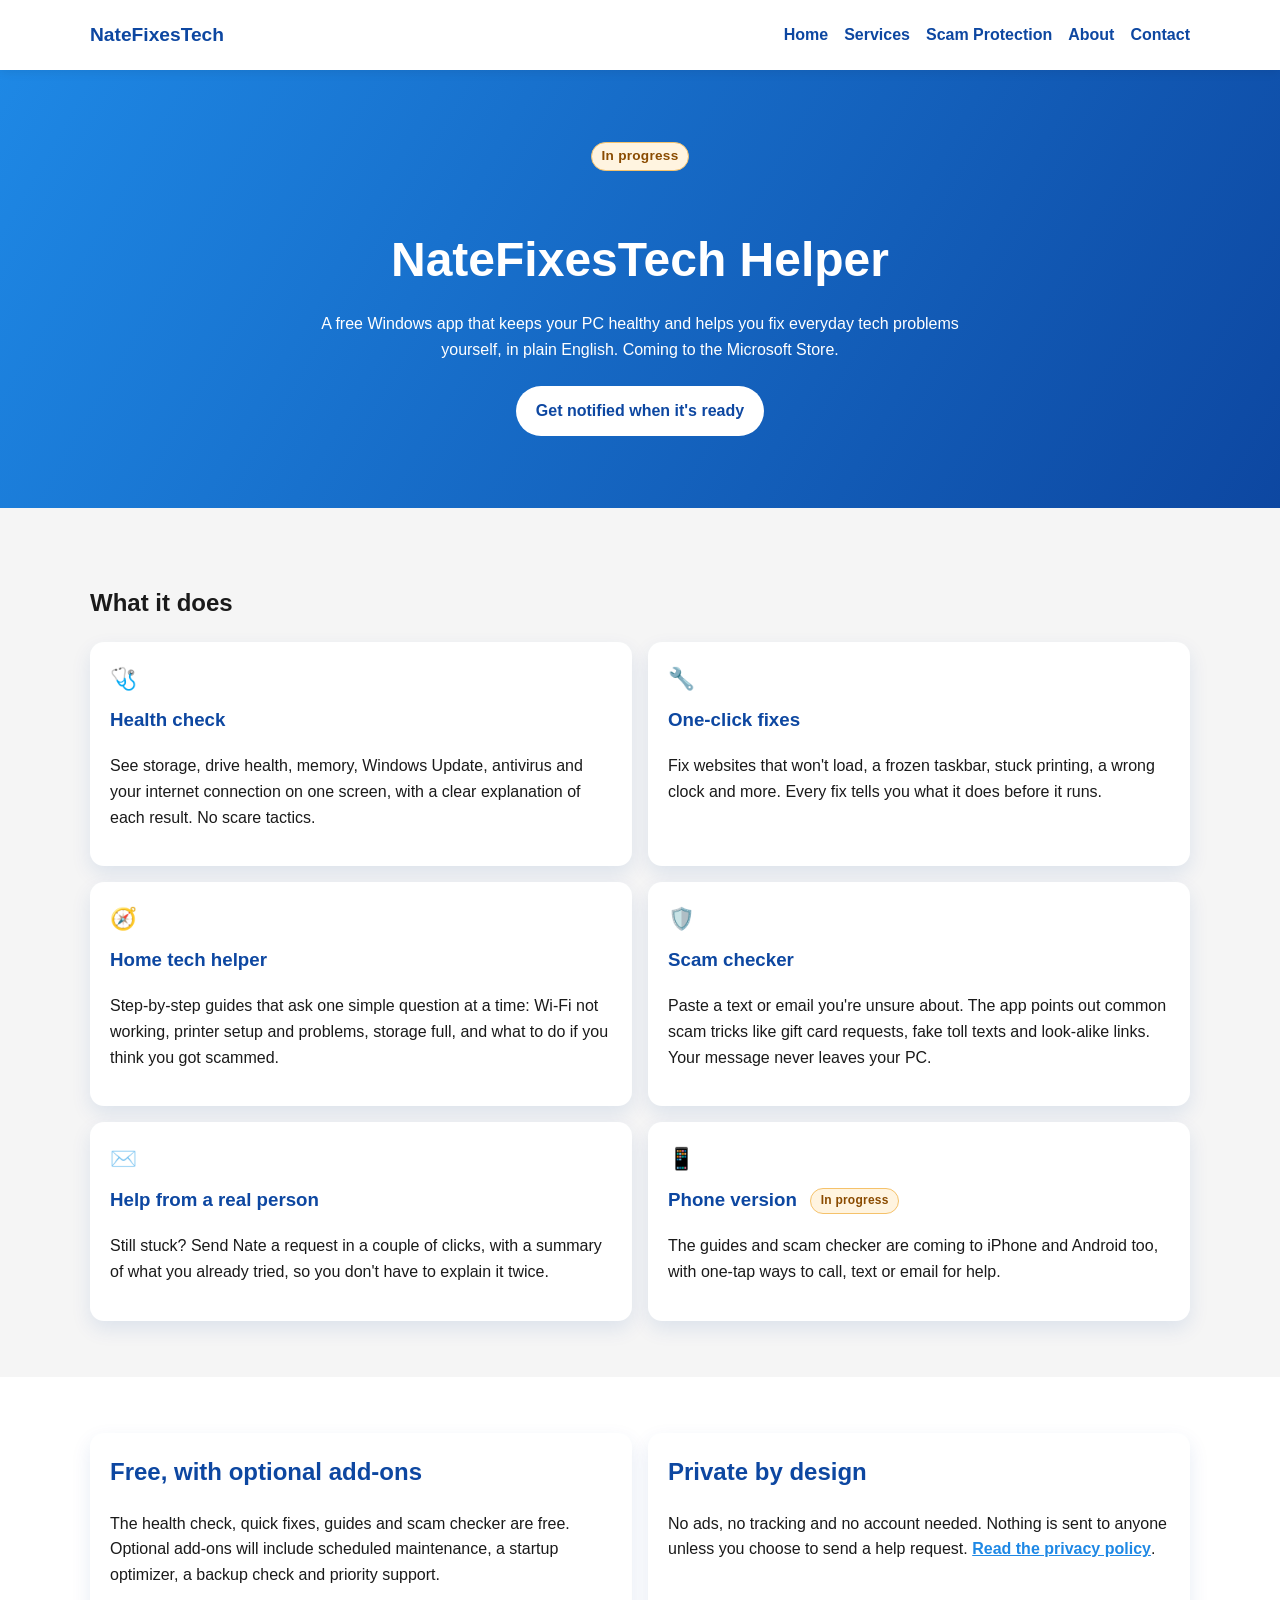
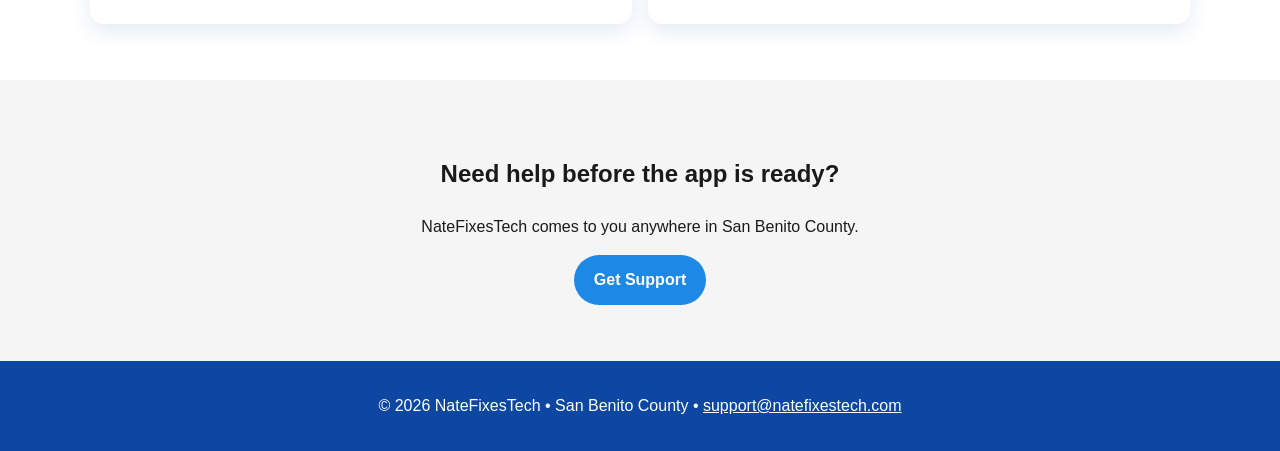
==== apps/natefixestech-helper/index.html @ 470c04b1 "Add NateFixesTech Helper app page (in progress) and privacy policy - New page at apps/natefixestech-" ====
<!DOCTYPE html>
<html lang="en">
<head>
  <meta charset="UTF-8" />
  <meta name="viewport" content="width=device-width, initial-scale=1.0" />
  <meta name="description" content="NateFixesTech Helper: a free Windows app for PC health checks, one-click fixes, step-by-step help and a scam message checker. In progress." />
  <title>NateFixesTech Helper | NateFixesTech</title>
  <link rel="stylesheet" href="../../assets/css/styles.css" />
</head>
<body>
  <header class="site-header">
    <nav class="navbar container" aria-label="Main navigation">
      <a class="brand" href="../../index.html">NateFixesTech</a>
      <button class="menu-toggle" aria-expanded="false" aria-controls="nav-links">☰</button>
      <ul id="nav-links" class="nav-links">
        <li><a href="../../index.html">Home</a></li>
        <li><a href="../../services.html">Services</a></li>
        <li><a href="../../scam-protection.html">Scam Protection</a></li>
        <li><a href="../../about.html">About</a></li>
        <li><a href="../../contact.html">Contact</a></li>
      </ul>
    </nav>
  </header>

  <main>
    <section class="section hero page-intro">
      <div class="container">
        <span class="badge">In progress</span>
        <h1>NateFixesTech Helper</h1>
        <p>A free Windows app that keeps your PC healthy and helps you fix everyday tech problems yourself, in plain English. Coming to the Microsoft Store.</p>
        <a class="button" href="../../contact.html">Get notified when it's ready</a>
      </div>
    </section>

    <section class="section">
      <div class="container">
        <h2>What it does</h2>
        <div class="grid cards-grid">
          <article class="card">
            <span class="icon" aria-hidden="true">🩺</span>
            <h3>Health check</h3>
            <p>See storage, drive health, memory, Windows Update, antivirus and your internet connection on one screen, with a clear explanation of each result. No scare tactics.</p>
          </article>
          <article class="card">
            <span class="icon" aria-hidden="true">🔧</span>
            <h3>One-click fixes</h3>
            <p>Fix websites that won't load, a frozen taskbar, stuck printing, a wrong clock and more. Every fix tells you what it does before it runs.</p>
          </article>
          <article class="card">
            <span class="icon" aria-hidden="true">🧭</span>
            <h3>Home tech helper</h3>
            <p>Step-by-step guides that ask one simple question at a time: Wi‑Fi not working, printer setup and problems, storage full, and what to do if you think you got scammed.</p>
          </article>
          <article class="card">
            <span class="icon" aria-hidden="true">🛡️</span>
            <h3>Scam checker</h3>
            <p>Paste a text or email you're unsure about. The app points out common scam tricks like gift card requests, fake toll texts and look-alike links. Your message never leaves your PC.</p>
          </article>
          <article class="card">
            <span class="icon" aria-hidden="true">✉️</span>
            <h3>Help from a real person</h3>
            <p>Still stuck? Send Nate a request in a couple of clicks, with a summary of what you already tried, so you don't have to explain it twice.</p>
          </article>
          <article class="card">
            <span class="icon" aria-hidden="true">📱</span>
            <h3>Phone version <span class="badge">In progress</span></h3>
            <p>The guides and scam checker are coming to iPhone and Android too, with one-tap ways to call, text or email for help.</p>
          </article>
        </div>
      </div>
    </section>

    <section class="section alt">
      <div class="container grid cards-grid">
        <article class="card">
          <h2>Free, with optional add-ons</h2>
          <p>The health check, quick fixes, guides and scam checker are free. Optional add-ons will include scheduled maintenance, a startup optimizer, a backup check and priority support.</p>
        </article>
        <article class="card">
          <h2>Private by design</h2>
          <p>No ads, no tracking and no account needed. Nothing is sent to anyone unless you choose to send a help request. <a href="privacy.html">Read the privacy policy</a>.</p>
        </article>
      </div>
    </section>

    <section class="section cta">
      <div class="container">
        <h2>Need help before the app is ready?</h2>
        <p>NateFixesTech comes to you anywhere in San Benito County.</p>
        <a class="button" href="../../contact.html">Get Support</a>
      </div>
    </section>
  </main>

  <footer class="site-footer">
    <div class="container">
      <p>&copy; <span id="year"></span> NateFixesTech • San Benito County • <a href="mailto:support@natefixestech.com">support@natefixestech.com</a></p>
    </div>
  </footer>

  <script src="../../assets/js/main.js?v=20260620"></script>
</body>
</html>
---- assets/css/styles.css ----
:root {
  --blue: #1e88e5;
  --dark-blue: #0d47a1;
  --light-gray: #f5f5f5;
  --white: #ffffff;
  --text: #1a1a1a;
  --radius: 14px;
  --shadow: 0 8px 20px rgba(13, 71, 161, 0.1);
}

* {
  box-sizing: border-box;
}

html {
  scroll-behavior: smooth;
}

body {
  margin: 0;
  font-family: "Segoe UI", Roboto, Helvetica, Arial, sans-serif;
  color: var(--text);
  background: var(--light-gray);
  line-height: 1.6;
}

.container {
  width: min(1100px, 92%);
  margin: 0 auto;
}

.section {
  padding: 3.5rem 0;
}

.alt {
  background: var(--white);
}

.site-header {
  position: sticky;
  top: 0;
  z-index: 100;
  background: var(--white);
  box-shadow: 0 2px 10px rgba(0, 0, 0, 0.08);
}

.navbar {
  display: flex;
  align-items: center;
  justify-content: space-between;
  min-height: 70px;
  gap: 1rem;
}

.brand {
  font-size: 1.2rem;
  font-weight: 700;
  color: var(--dark-blue);
  text-decoration: none;
}

.menu-toggle {
  border: none;
  background: var(--white);
  color: var(--dark-blue);
  font-size: 1.5rem;
  cursor: pointer;
}

.nav-links {
  display: none;
  list-style: none;
  padding: 0;
  margin: 0;
  width: 100%;
  flex-direction: column;
  background: var(--white);
}

.nav-links.open {
  display: flex;
}

.nav-links a {
  display: block;
  padding: 0.8rem 0;
  color: var(--dark-blue);
  text-decoration: none;
  font-weight: 600;
}

.nav-links a[aria-current="page"] {
  color: var(--blue);
}

.hero {
  color: var(--white);
  text-align: center;
  background: linear-gradient(120deg, var(--blue), var(--dark-blue));
}

.page-intro {
  color: var(--white);
  text-align: center;
  background: linear-gradient(120deg, var(--blue), var(--dark-blue));
}

.hero.page-intro {
  background: linear-gradient(120deg, var(--blue), var(--dark-blue)) !important;
  color: var(--white) !important;
  padding: 4.5rem 0;
}

.hero.page-intro h1,
.hero.page-intro p {
  color: var(--white) !important;
}

.page-intro h1 {
  color: var(--white);
  margin-bottom: 0.75rem;
}

.hero h1 {
  font-size: clamp(2rem, 6vw, 3rem);
  margin-bottom: 0.75rem;
}

.hero p,
.page-intro p {
  margin: 0 auto 1.5rem;
  max-width: 700px;
}

.kicker {
  margin: 0 0 0.5rem;
  font-size: 0.85rem;
  text-transform: uppercase;
  letter-spacing: 0.08em;
  font-weight: 700;
  opacity: 0.9;
}

.button {
  display: inline-block;
  border: none;
  border-radius: 999px;
  background: var(--white);
  color: var(--dark-blue);
  padding: 0.75rem 1.25rem;
  font-weight: 700;
  text-decoration: none;
  cursor: pointer;
}

.cta .button,
form .button {
  background: var(--blue);
  color: var(--white);
}

.grid {
  display: grid;
  gap: 1rem;
}

.cards-grid {
  grid-template-columns: 1fr;
}

.card {
  background: var(--white);
  padding: 1.25rem;
  border-radius: var(--radius);
  box-shadow: var(--shadow);
}

.card h2,
.card h3 {
  margin-top: 0;
  color: var(--dark-blue);
}

.card a {
  color: var(--blue);
  font-weight: 600;
}

.icon {
  font-size: 1.35rem;
  display: inline-block;
  margin-bottom: 0.5rem;
}

.center {
  text-align: center;
}

.cta {
  text-align: center;
}

.button-row {
  display: flex;
  flex-wrap: wrap;
  gap: 0.65rem;
  justify-content: center;
  margin-top: 1rem;
}

.confirmation-card {
  max-width: 800px;
  margin: 0 auto;
}

.about-grid,
.contact-grid {
  grid-template-columns: 1fr;
}

.map-placeholder {
  display: grid;
  place-items: center;
  min-height: 200px;
  border: 2px dashed var(--blue);
  border-radius: var(--radius);
  color: var(--dark-blue);
  background: rgba(30, 136, 229, 0.08);
  text-align: center;
  font-weight: 600;
  padding: 1rem;
}

.content-list {
  margin: 0;
  padding-left: 1.2rem;
}

.content-list li + li {
  margin-top: 0.45rem;
}

.alert-card {
  border-left: 4px solid #f59e0b;
}

form {
  display: grid;
  gap: 0.65rem;
}

input,
textarea {
  width: 100%;
  border: 1px solid #c7d8f5;
  border-radius: 10px;
  padding: 0.7rem;
  font: inherit;
}

input:focus,
textarea:focus {
  outline: 2px solid rgba(30, 136, 229, 0.45);
  border-color: var(--blue);
}

.form-status {
  min-height: 1.2em;
  margin: 0;
  font-size: 0.95rem;
}

.form-status.error {
  color: #b00020;
}

.form-status.success {
  color: #1b5e20;
}

.site-footer {
  background: var(--dark-blue);
  color: var(--white);
  padding: 1rem 0;
  text-align: center;
}

@media (min-width: 700px) {
  .menu-toggle {
    display: none;
  }

  .nav-links {
    display: flex;
    width: auto;
    flex-direction: row;
    gap: 1rem;
    flex-wrap: wrap;
    justify-content: flex-end;
  }

  .nav-links a {
    padding: 0;
  }

  .cards-grid {
    grid-template-columns: repeat(2, minmax(0, 1fr));
  }

  .why-grid {
    grid-template-columns: repeat(3, minmax(0, 1fr));
  }

  .about-grid,
  .contact-grid {
    grid-template-columns: repeat(2, minmax(0, 1fr));
  }
}

@media (min-width: 980px) {
  .services-grid {
    grid-template-columns: repeat(3, minmax(0, 1fr));
  }
}

.site-footer a {
  color: var(--white);
  text-decoration: underline;
}

/* Small status pill, e.g. "In progress" next to an app that isn't released yet */
.badge {
  display: inline-block;
  vertical-align: middle;
  margin-left: 0.5rem;
  padding: 0.15rem 0.6rem;
  border-radius: 999px;
  background: #fff4e0;
  color: #8a4b00;
  border: 1px solid #f5c26b;
  font-size: 0.75rem;
  font-weight: 700;
  letter-spacing: 0.02em;
  white-space: nowrap;
}

.hero .badge {
  margin: 0 0 0.75rem;
  font-size: 0.85rem;
}
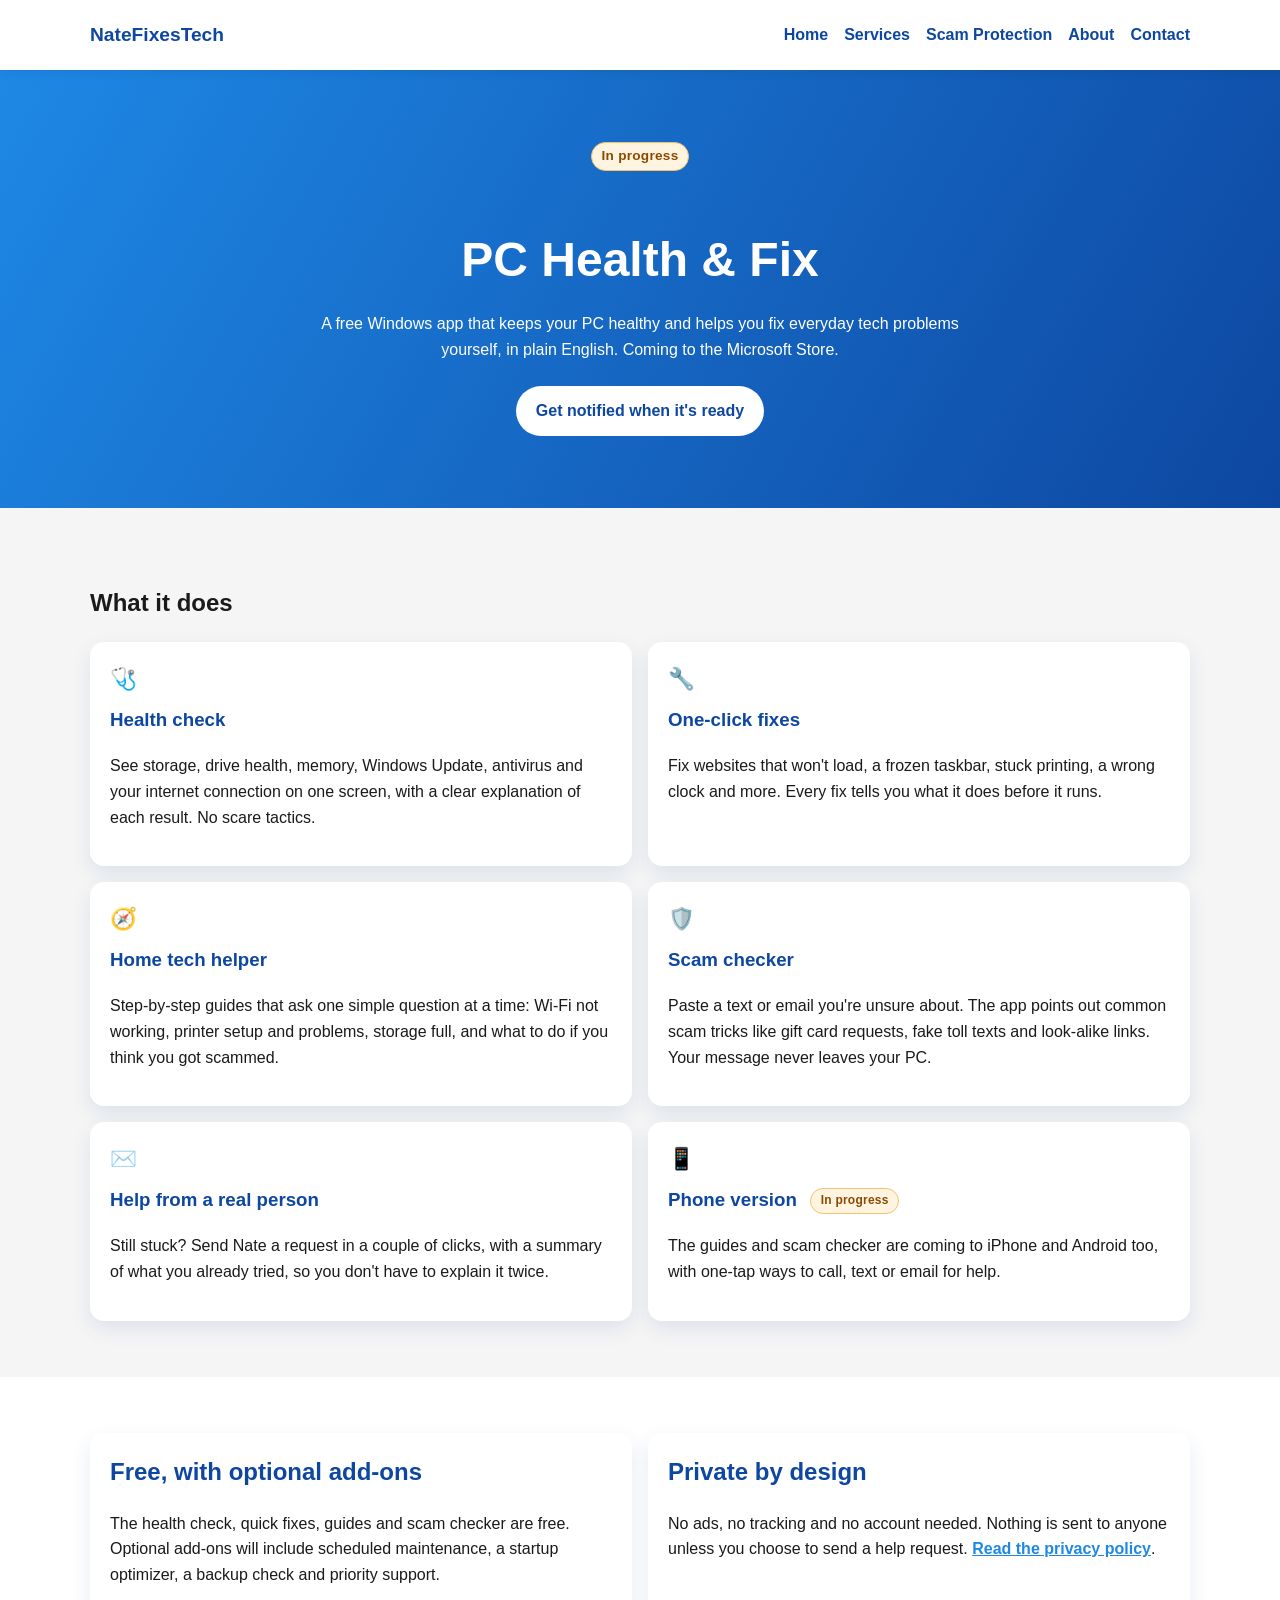
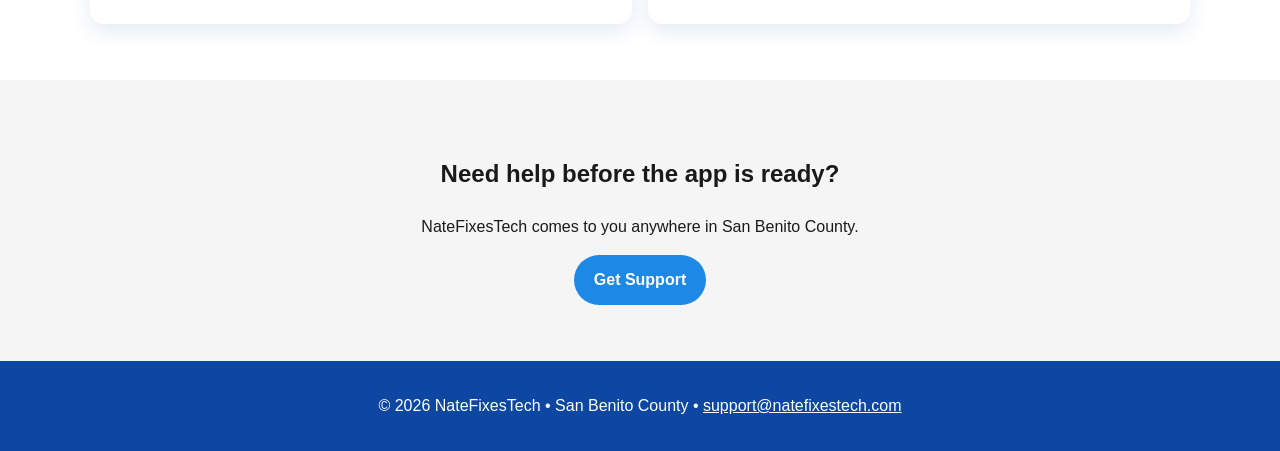
==== commit 4e0cf859: "Rename NateFixesTech Helper to PC Health & Fix Move the app page and privacy policy to /apps/pc-heal" ====
--- a/apps/natefixestech-helper/index.html
+++ b/apps/natefixestech-helper/index.html
@@ -3,101 +3,12 @@
 <head>
   <meta charset="UTF-8" />
   <meta name="viewport" content="width=device-width, initial-scale=1.0" />
-  <meta name="description" content="NateFixesTech Helper: a free Windows app for PC health checks, one-click fixes, step-by-step help and a scam message checker. In progress." />
-  <title>NateFixesTech Helper | NateFixesTech</title>
-  <link rel="stylesheet" href="../../assets/css/styles.css" />
+  <meta name="robots" content="noindex" />
+  <title>PC Health &amp; Fix | NateFixesTech</title>
+  <link rel="canonical" href="https://natefixestech.com/apps/pc-health-and-fix/" />
+  <meta http-equiv="refresh" content="0; url=../pc-health-and-fix/" />
 </head>
 <body>
-  <header class="site-header">
-    <nav class="navbar container" aria-label="Main navigation">
-      <a class="brand" href="../../index.html">NateFixesTech</a>
-      <button class="menu-toggle" aria-expanded="false" aria-controls="nav-links">☰</button>
-      <ul id="nav-links" class="nav-links">
-        <li><a href="../../index.html">Home</a></li>
-        <li><a href="../../services.html">Services</a></li>
-        <li><a href="../../scam-protection.html">Scam Protection</a></li>
-        <li><a href="../../about.html">About</a></li>
-        <li><a href="../../contact.html">Contact</a></li>
-      </ul>
-    </nav>
-  </header>
-
-  <main>
-    <section class="section hero page-intro">
-      <div class="container">
-        <span class="badge">In progress</span>
-        <h1>NateFixesTech Helper</h1>
-        <p>A free Windows app that keeps your PC healthy and helps you fix everyday tech problems yourself, in plain English. Coming to the Microsoft Store.</p>
-        <a class="button" href="../../contact.html">Get notified when it's ready</a>
-      </div>
-    </section>
-
-    <section class="section">
-      <div class="container">
-        <h2>What it does</h2>
-        <div class="grid cards-grid">
-          <article class="card">
-            <span class="icon" aria-hidden="true">🩺</span>
-            <h3>Health check</h3>
-            <p>See storage, drive health, memory, Windows Update, antivirus and your internet connection on one screen, with a clear explanation of each result. No scare tactics.</p>
-          </article>
-          <article class="card">
-            <span class="icon" aria-hidden="true">🔧</span>
-            <h3>One-click fixes</h3>
-            <p>Fix websites that won't load, a frozen taskbar, stuck printing, a wrong clock and more. Every fix tells you what it does before it runs.</p>
-          </article>
-          <article class="card">
-            <span class="icon" aria-hidden="true">🧭</span>
-            <h3>Home tech helper</h3>
-            <p>Step-by-step guides that ask one simple question at a time: Wi‑Fi not working, printer setup and problems, storage full, and what to do if you think you got scammed.</p>
-          </article>
-          <article class="card">
-            <span class="icon" aria-hidden="true">🛡️</span>
-            <h3>Scam checker</h3>
-            <p>Paste a text or email you're unsure about. The app points out common scam tricks like gift card requests, fake toll texts and look-alike links. Your message never leaves your PC.</p>
-          </article>
-          <article class="card">
-            <span class="icon" aria-hidden="true">✉️</span>
-            <h3>Help from a real person</h3>
-            <p>Still stuck? Send Nate a request in a couple of clicks, with a summary of what you already tried, so you don't have to explain it twice.</p>
-          </article>
-          <article class="card">
-            <span class="icon" aria-hidden="true">📱</span>
-            <h3>Phone version <span class="badge">In progress</span></h3>
-            <p>The guides and scam checker are coming to iPhone and Android too, with one-tap ways to call, text or email for help.</p>
-          </article>
-        </div>
-      </div>
-    </section>
-
-    <section class="section alt">
-      <div class="container grid cards-grid">
-        <article class="card">
-          <h2>Free, with optional add-ons</h2>
-          <p>The health check, quick fixes, guides and scam checker are free. Optional add-ons will include scheduled maintenance, a startup optimizer, a backup check and priority support.</p>
-        </article>
-        <article class="card">
-          <h2>Private by design</h2>
-          <p>No ads, no tracking and no account needed. Nothing is sent to anyone unless you choose to send a help request. <a href="privacy.html">Read the privacy policy</a>.</p>
-        </article>
-      </div>
-    </section>
-
-    <section class="section cta">
-      <div class="container">
-        <h2>Need help before the app is ready?</h2>
-        <p>NateFixesTech comes to you anywhere in San Benito County.</p>
-        <a class="button" href="../../contact.html">Get Support</a>
-      </div>
-    </section>
-  </main>
-
-  <footer class="site-footer">
-    <div class="container">
-      <p>&copy; <span id="year"></span> NateFixesTech • San Benito County • <a href="mailto:support@natefixestech.com">support@natefixestech.com</a></p>
-    </div>
-  </footer>
-
-  <script src="../../assets/js/main.js?v=20260620"></script>
+  <p>NateFixesTech Helper is now called PC Health &amp; Fix. <a href="../pc-health-and-fix/">Continue to the new page</a>.</p>
 </body>
 </html>
